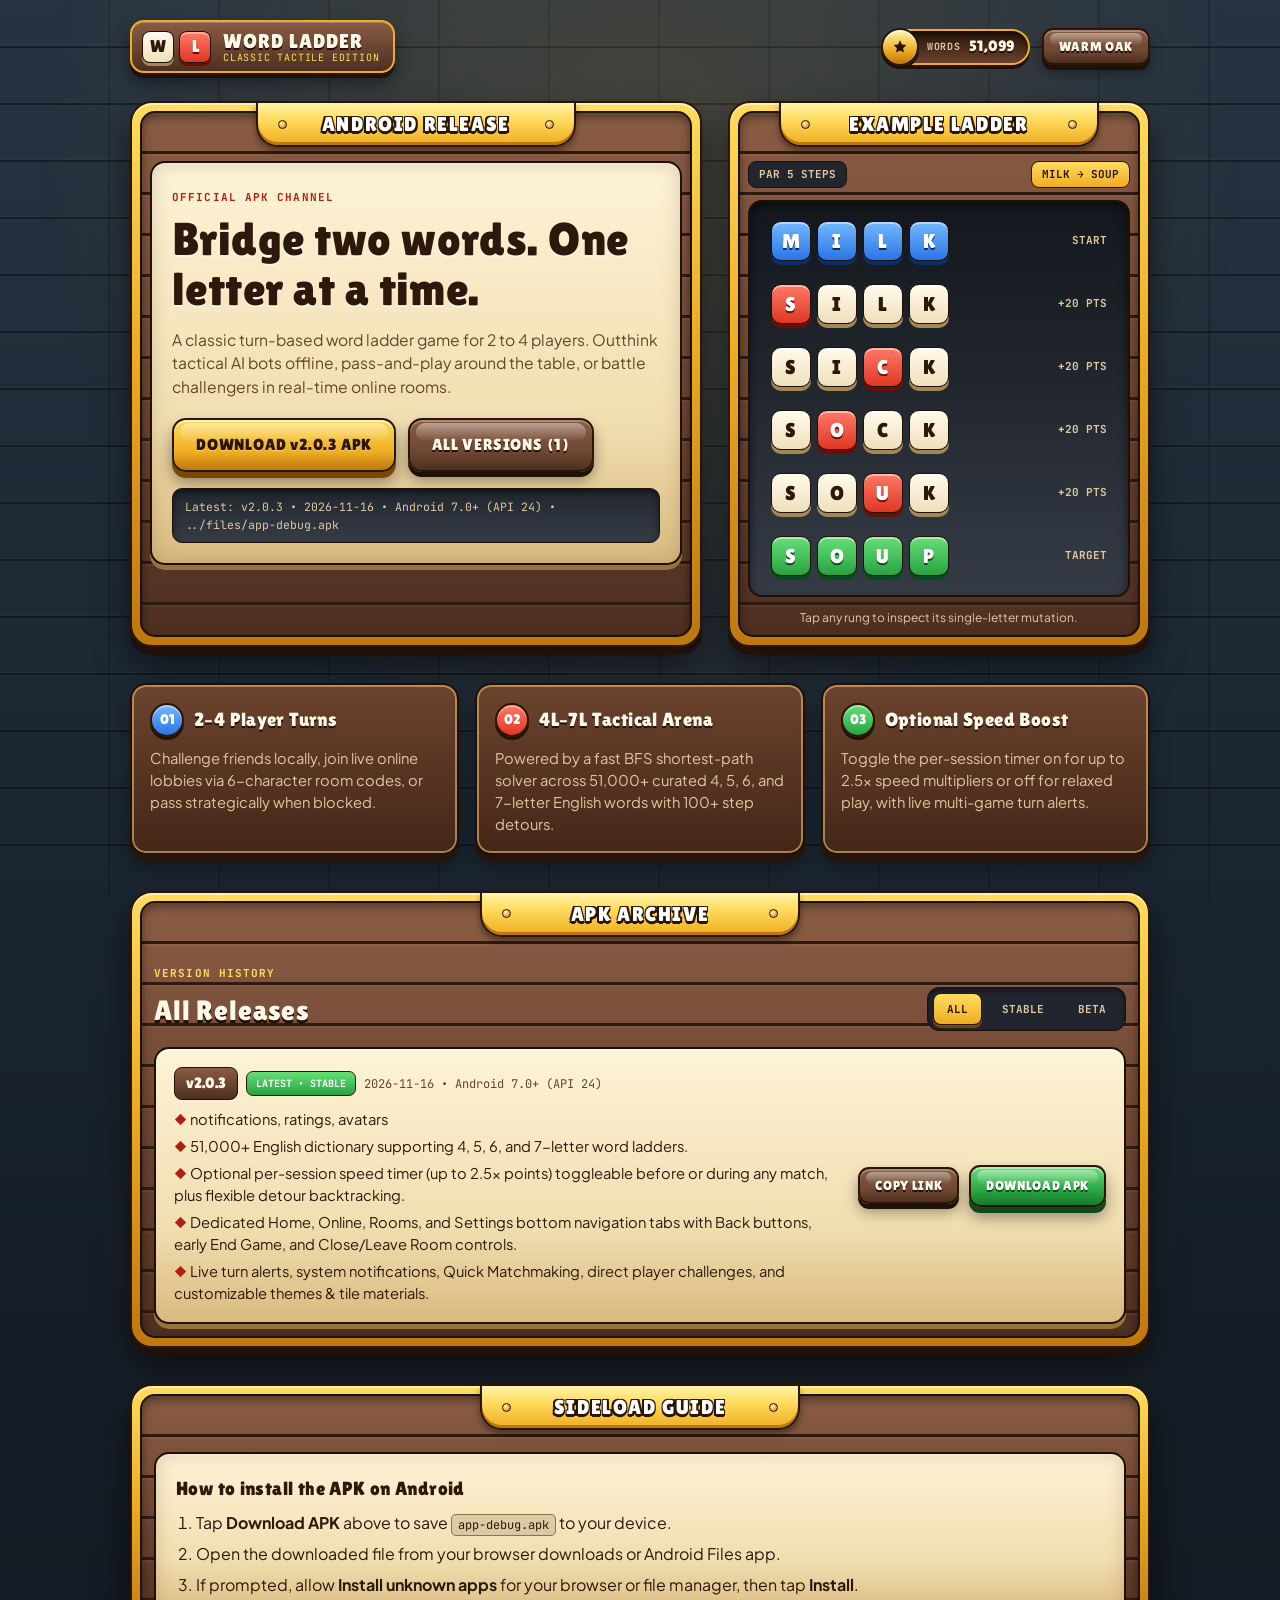
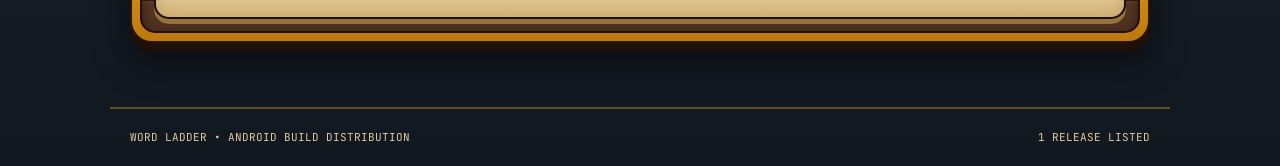
==== v2/index2.html @ 3bbf69df "change page brand" ====
<!DOCTYPE html>
<html lang="en">
<head>
  <meta charset="UTF-8" />
  <meta name="viewport" content="width=device-width, initial-scale=1.0" />
  <title>Word Ladder — Android APK Downloads</title>
  <link rel="preconnect" href="https://fonts.googleapis.com" />
  <link rel="preconnect" href="https://fonts.gstatic.com" crossorigin />
  <link href="https://fonts.googleapis.com/css2?family=JetBrains+Mono:wght@600;700&family=Lilita+One&family=Plus+Jakarta+Sans:wght@500;600;700&family=Space+Grotesk:wght@700&display=swap" rel="stylesheet" />
  <link rel="stylesheet" href="styles2.css" />
</head>
<body class="dark">
  <div class="tavern-bg" aria-hidden="true"></div>

  <header class="topbar">
    <div class="brand-plaque" id="changePage" style="cursor: pointer;">
      <div class="brand-mark" aria-hidden="true">
        <span class="mini-block ivory">W</span>
        <span class="mini-block ruby">L</span>
      </div>
      <div class="brand-text">
        <span class="brand-title">WORD LADDER</span>
        <span class="brand-sub">CLASSIC TACTILE EDITION</span>
      </div>
    </div>

    <div class="topbar-hud">
      <div class="hud-capsule" aria-label="Dictionary size">
        <span class="hud-medallion gold" aria-hidden="true">
          <svg viewBox="0 0 24 24" width="16" height="16" fill="currentColor"><path d="M12 2l2.9 6.1 6.7.9-4.9 4.7 1.2 6.7L12 17.2l-5.9 3.2 1.2-6.7L2.4 9l6.7-.9z"/></svg>
        </span>
        <span class="hud-label">WORDS</span>
        <span class="hud-value">51,099</span>
      </div>
      <button id="themeToggle" class="tactile-btn wood small" type="button" aria-label="Toggle tavern lighting theme">
        LIGHT TABLE
      </button>
    </div>
  </header>

  <main class="container">
    <section class="hero">
      <div class="wood-panel hero-panel">
        <div class="gold-nameplate">
          <span class="rivet" aria-hidden="true"></span>
          <span>ANDROID RELEASE</span>
          <span class="rivet" aria-hidden="true"></span>
        </div>

        <div class="parchment-scroll hero-scroll">
          <span class="eyebrow">OFFICIAL APK CHANNEL</span>
          <h1>Bridge two words. One letter at a time.</h1>
          <p class="subtitle">
            A classic turn-based word ladder game for 2 to 4 players. Outthink tactical AI bots offline, pass-and-play around the table, or battle challengers in real-time online rooms.
          </p>

          <div class="hero-actions" id="latestDownloadBox">
            <!-- Populated dynamically from RELEASES[0] in app.js -->
          </div>
          <div class="inset-well meta-well">
            <p class="install-note" id="latestMetaNote"></p>
          </div>
        </div>
      </div>

      <div class="hero-board" aria-label="Interactive Word Ladder preview">
        <div class="wood-panel board-panel">
          <div class="gold-nameplate">
            <span class="rivet" aria-hidden="true"></span>
            <span>EXAMPLE LADDER</span>
            <span class="rivet" aria-hidden="true"></span>
          </div>

          <div class="board-inner">
            <div class="board-header">
              <span class="stone-badge">PAR 5 STEPS</span>
              <span class="gold-badge" id="demoStepLabel">MILK &rarr; SOUP</span>
            </div>
            <div class="stone-tray ladder-stack" id="demoLadder"></div>
            <p class="board-hint">Tap any rung to inspect its single-letter mutation.</p>
          </div>
        </div>
      </div>
    </section>

    <section class="features-grid" aria-label="Game highlights">
      <article class="leather-card">
        <div class="feature-head">
          <span class="medallion-badge sapphire">01</span>
          <h3>2&ndash;4 Player Turns</h3>
        </div>
        <p>Challenge friends locally, join live online lobbies via 6-character room codes, or pass strategically when blocked.</p>
      </article>
      <article class="leather-card">
        <div class="feature-head">
          <span class="medallion-badge ruby">02</span>
          <h3>4L&ndash;7L Tactical Arena</h3>
        </div>
        <p>Powered by a fast BFS shortest-path solver across 51,000+ curated 4, 5, 6, and 7-letter English words with 100+ step detours.</p>
      </article>
      <article class="leather-card">
        <div class="feature-head">
          <span class="medallion-badge emerald">03</span>
          <h3>Optional Speed Boost</h3>
        </div>
        <p>Toggle the per-session timer on for up to 2.5x speed multipliers or off for relaxed play, with live multi-game turn alerts.</p>
      </article>
    </section>

    <section class="releases-section" id="releases">
      <div class="wood-panel">
        <div class="gold-nameplate">
          <span class="rivet" aria-hidden="true"></span>
          <span>APK ARCHIVE</span>
          <span class="rivet" aria-hidden="true"></span>
        </div>

        <div class="panel-body">
          <div class="section-head">
            <div>
              <span class="eyebrow light">VERSION HISTORY</span>
              <h2>All Releases</h2>
            </div>
            <div class="filter-group" role="group" aria-label="Filter releases">
              <button class="filter-chip active" data-filter="all" type="button">ALL</button>
              <button class="filter-chip" data-filter="stable" type="button">STABLE</button>
              <button class="filter-chip" data-filter="beta" type="button">BETA</button>
            </div>
          </div>

          <div class="release-list" id="releaseList">
            <!-- Populated from app.js -->
          </div>
        </div>
      </div>
    </section>

    <section class="install-guide">
      <div class="wood-panel">
        <div class="gold-nameplate">
          <span class="rivet" aria-hidden="true"></span>
          <span>SIDELOAD GUIDE</span>
          <span class="rivet" aria-hidden="true"></span>
        </div>

        <div class="panel-body">
          <div class="parchment-scroll">
            <h3>How to install the APK on Android</h3>
            <ol class="steps-list">
              <li>Tap <strong>Download APK</strong> above to save <code>app-debug.apk</code> to your device.</li>
              <li>Open the downloaded file from your browser downloads or Android Files app.</li>
              <li>If prompted, allow <strong>Install unknown apps</strong> for your browser or file manager, then tap <strong>Install</strong>.</li>
            </ol>
          </div>
        </div>
      </div>
    </section>
  </main>

  <footer class="footer">
    <span>WORD LADDER &bull; ANDROID BUILD DISTRIBUTION</span>
    <span id="footerCount"></span>
  </footer>

  <script src="app2.js"></script>
</body>
</html>
---- v2/styles2.css ----
:root {
  --bg-top: #4b3424;
  --bg-mid: #382519;
  --bg-bottom: #26180f;
  --mortar: rgba(20, 10, 4, 0.45);
  --glow: rgba(255, 206, 107, 0.22);

  --wood-hi: #8a5c44;
  --wood-mid: #6e4632;
  --wood-lo: #4d2f20;
  --wood-seam: #2f1a10;
  --wood-frame: #1f1008;

  --gold-spec: #fff5ad;
  --gold-hi: #ffdc5e;
  --gold-mid: #eead22;
  --gold-lo: #bd780e;
  --gold-bevel: #7a4604;
  --gold-ink: #2b1603;

  --parchment-hi: #fdf3d7;
  --parchment-mid: #f1deb0;
  --parchment-lo: #d8ba7f;
  --parchment-bevel: #96723d;
  --parchment-ink: #2c190c;
  --parchment-muted: #65452a;

  --leather-hi: #6c432e;
  --leather-lo: #432718;
  --leather-bevel: #27140a;
  --leather-stitch: rgba(226, 179, 105, 0.65);

  --stone-hi: #4d5663;
  --stone-mid: #353c46;
  --stone-lo: #21262e;
  --stone-bevel: #13171d;

  --emerald-hi: #66df77;
  --emerald-mid: #28a341;
  --emerald-lo: #17782b;
  --emerald-bevel: #0d4a19;

  --ruby-hi: #ff7a66;
  --ruby-mid: #df3724;
  --ruby-lo: #b02010;
  --ruby-bevel: #690f06;

  --sapphire-hi: #74b8ff;
  --sapphire-mid: #2b75e6;
  --sapphire-lo: #194fae;
  --sapphire-bevel: #0d2e69;

  --ivory-hi: #fffbeb;
  --ivory-mid: #efe0bb;
  --ivory-bevel: #a38754;

  --cream-text: #fff8e6;
  --sand-muted: #dfc8a1;
}

body.dark {
  --bg-top: #263442;
  --bg-mid: #1b2631;
  --bg-bottom: #111820;
  --mortar: rgba(8, 12, 17, 0.55);
  --glow: rgba(245, 166, 35, 0.16);
}

* {
  box-sizing: border-box;
  margin: 0;
  padding: 0;
}

body {
  font-family: 'Plus Jakarta Sans', system-ui, -apple-system, sans-serif;
  background: linear-gradient(180deg, var(--bg-top), var(--bg-mid) 45%, var(--bg-bottom));
  color: var(--cream-text);
  min-height: 100vh;
  line-height: 1.5;
  overflow-x: hidden;
}

.tavern-bg {
  position: fixed;
  inset: 0;
  pointer-events: none;
  z-index: -1;
  background-image:
    radial-gradient(circle at 50% 18%, var(--glow), transparent 62%),
    repeating-linear-gradient(
      0deg,
      transparent 0px,
      transparent 54px,
      var(--mortar) 54px,
      var(--mortar) 56px,
      rgba(255, 255, 255, 0.03) 56px,
      rgba(255, 255, 255, 0.03) 57px
    ),
    repeating-linear-gradient(
      90deg,
      transparent 0px,
      transparent 108px,
      rgba(8, 12, 17, 0.24) 108px,
      rgba(8, 12, 17, 0.24) 110px
    );
}

.topbar {
  max-width: 1060px;
  margin: 0 auto;
  padding: 20px 20px 8px;
  display: flex;
  align-items: center;
  justify-content: space-between;
  flex-wrap: wrap;
  gap: 14px;
}

.brand-plaque {
  display: flex;
  align-items: center;
  gap: 12px;
  padding: 8px 14px 8px 10px;
  border-radius: 14px;
  background: linear-gradient(180deg, var(--wood-hi), var(--wood-lo));
  border: 2px solid var(--gold-mid);
  box-shadow:
    inset 0 1px 0 rgba(255, 255, 255, 0.2),
    0 5px 0 var(--wood-frame),
    0 10px 18px rgba(0, 0, 0, 0.45);
}

.brand-mark {
  display: flex;
  gap: 5px;
}

.mini-block {
  width: 32px;
  height: 32px;
  display: grid;
  place-items: center;
  font-family: 'Lilita One', 'Space Grotesk', sans-serif;
  font-size: 17px;
  border-radius: 8px;
  border: 1.5px solid var(--wood-frame);
}

.mini-block.ivory {
  background: linear-gradient(180deg, var(--ivory-hi), var(--ivory-mid));
  color: var(--parchment-ink);
  box-shadow: inset 0 2px 0 rgba(255, 255, 255, 0.7), 0 3px 0 var(--ivory-bevel);
}

.mini-block.ruby {
  background: linear-gradient(180deg, var(--ruby-hi), var(--ruby-mid));
  color: #fff;
  text-shadow: 0 2px 0 var(--ruby-bevel);
  box-shadow: inset 0 2px 0 rgba(255, 255, 255, 0.4), 0 3px 0 var(--ruby-bevel);
}

.brand-text {
  display: flex;
  flex-direction: column;
  line-height: 1.1;
}

.brand-title {
  font-family: 'Lilita One', 'Space Grotesk', sans-serif;
  font-size: 20px;
  letter-spacing: 0.05em;
  color: var(--cream-text);
  text-shadow: 0 2px 0 var(--wood-frame);
}

.brand-sub {
  font-family: 'JetBrains Mono', monospace;
  font-size: 10px;
  color: var(--gold-hi);
  letter-spacing: 0.08em;
}

.topbar-hud {
  display: flex;
  align-items: center;
  gap: 12px;
  flex-wrap: wrap;
}

/* Classic Capsule Resource Gauge (Reference-inspired) */
.hud-capsule {
  position: relative;
  display: inline-flex;
  align-items: center;
  gap: 8px;
  height: 36px;
  padding: 0 14px 0 42px;
  border-radius: 999px;
  background: linear-gradient(180deg, var(--leather-bevel), var(--leather-lo) 45%, var(--leather-hi));
  border: 2px solid var(--gold-mid);
  box-shadow: inset 0 3px 5px rgba(0, 0, 0, 0.55), 0 4px 0 var(--wood-frame);
}

.hud-medallion {
  position: absolute;
  left: -4px;
  width: 38px;
  height: 38px;
  border-radius: 50%;
  display: grid;
  place-items: center;
  background: linear-gradient(180deg, var(--gold-spec), var(--gold-mid) 60%, var(--gold-lo));
  color: var(--gold-ink);
  border: 2px solid var(--gold-ink);
  box-shadow: inset 0 2px 0 rgba(255, 255, 255, 0.65), 0 3px 0 var(--wood-frame);
}

.hud-label {
  font-family: 'JetBrains Mono', monospace;
  font-size: 10px;
  font-weight: 700;
  color: var(--sand-muted);
  letter-spacing: 0.08em;
}

.hud-value {
  font-family: 'Lilita One', sans-serif;
  font-size: 15px;
  color: var(--cream-text);
  text-shadow: 0 2px 0 var(--wood-frame);
}

.container {
  max-width: 1060px;
  margin: 0 auto;
  padding: 20px 20px 64px;
  display: flex;
  flex-direction: column;
  gap: 36px;
}

/* Wood Plank Panel + Burnished Gold Riveted Frame */
.wood-panel {
  position: relative;
  border-radius: 22px;
  padding: 8px;
  background: linear-gradient(180deg, var(--gold-hi), var(--gold-mid) 45%, var(--gold-lo));
  border: 2.5px solid var(--gold-ink);
  box-shadow:
    inset 0 2px 0 rgba(255, 255, 255, 0.55),
    0 8px 0 var(--wood-frame),
    0 18px 34px rgba(0, 0, 0, 0.52);
}

.wood-panel::before {
  content: '';
  position: absolute;
  inset: 8px;
  border-radius: 15px;
  border: 2px solid var(--wood-frame);
  background:
    repeating-linear-gradient(
      180deg,
      rgba(255, 255, 255, 0.04) 0px,
      rgba(255, 255, 255, 0.04) 2px,
      transparent 2px,
      transparent 38px,
      var(--wood-seam) 38px,
      var(--wood-seam) 41px
    ),
    linear-gradient(180deg, var(--wood-hi), var(--wood-mid) 50%, var(--wood-lo));
  box-shadow: inset 0 4px 10px rgba(0, 0, 0, 0.42);
  pointer-events: none;
}

.wood-panel > * {
  position: relative;
  z-index: 1;
}

/* Curved Top Gold Nameplate Banner (PAUSED plaque inspiration) */
.gold-nameplate {
  width: min(320px, 84%);
  margin: -8px auto 14px;
  height: 44px;
  display: flex;
  align-items: center;
  justify-content: space-between;
  padding: 0 20px;
  background: linear-gradient(180deg, var(--gold-spec), var(--gold-hi) 38%, var(--gold-mid));
  border: 2.5px solid var(--gold-ink);
  border-top: none;
  border-radius: 0 0 22px 22px;
  box-shadow:
    inset 0 -3px 0 var(--gold-lo),
    0 4px 6px rgba(0, 0, 0, 0.4);
  font-family: 'Lilita One', 'Space Grotesk', sans-serif;
  font-size: 20px;
  letter-spacing: 0.08em;
  color: #fff;
  text-shadow:
    -1.5px -1.5px 0 var(--gold-ink),
     1.5px -1.5px 0 var(--gold-ink),
    -1.5px  1.5px 0 var(--gold-ink),
     1.5px  1.5px 0 var(--gold-ink),
     0      3px   0 var(--gold-ink);
}

.rivet {
  width: 9px;
  height: 9px;
  border-radius: 50%;
  background: radial-gradient(circle at 35% 35%, var(--gold-spec), var(--gold-lo));
  border: 1.5px solid var(--gold-ink);
  flex-shrink: 0;
}

.panel-body {
  padding: 8px 14px 14px;
}

/* Aged Parchment Scroll */
.parchment-scroll {
  background: linear-gradient(180deg, var(--parchment-hi), var(--parchment-mid) 65%, var(--parchment-lo));
  color: var(--parchment-ink);
  border: 2px solid var(--wood-frame);
  border-radius: 15px;
  padding: 20px;
  box-shadow:
    inset 0 0 18px rgba(132, 88, 34, 0.25),
    inset 0 2px 0 rgba(255, 255, 255, 0.6),
    0 5px 0 var(--parchment-bevel);
}

.hero {
  display: grid;
  grid-template-columns: 1.15fr 0.85fr;
  gap: 26px;
  align-items: stretch;
}

.hero-scroll {
  margin: 0 10px 10px;
}

.eyebrow {
  display: inline-block;
  font-family: 'JetBrains Mono', monospace;
  font-size: 11px;
  font-weight: 700;
  letter-spacing: 0.1em;
  color: var(--ruby-lo);
  margin-bottom: 8px;
}

.eyebrow.light {
  color: var(--gold-hi);
}

h1 {
  font-family: 'Lilita One', 'Space Grotesk', sans-serif;
  font-weight: 400;
  font-size: clamp(1.95rem, 3.8vw, 2.9rem);
  line-height: 1.08;
  letter-spacing: 0.01em;
  color: var(--parchment-ink);
  text-shadow: 0 2px 0 rgba(255, 255, 255, 0.55);
  margin-bottom: 14px;
}

h2 {
  font-family: 'Lilita One', 'Space Grotesk', sans-serif;
  font-weight: 400;
  font-size: 1.75rem;
  letter-spacing: 0.03em;
  color: var(--cream-text);
  text-shadow: 0 3px 0 var(--wood-frame);
}

h3 {
  font-family: 'Lilita One', 'Space Grotesk', sans-serif;
  font-weight: 400;
  font-size: 1.2rem;
  letter-spacing: 0.02em;
}

.subtitle {
  color: var(--parchment-muted);
  font-size: 0.98rem;
  max-width: 52ch;
  margin-bottom: 20px;
}

.hero-actions {
  display: flex;
  flex-wrap: wrap;
  gap: 12px;
  align-items: center;
}

.inset-well {
  margin-top: 16px;
  background: linear-gradient(180deg, var(--stone-lo), var(--stone-mid));
  border: 1.5px solid var(--wood-frame);
  border-radius: 10px;
  padding: 9px 12px;
  box-shadow: inset 0 3px 6px rgba(0, 0, 0, 0.5);
}

.install-note {
  font-family: 'JetBrains Mono', monospace;
  font-size: 11.5px;
  color: var(--sand-muted);
  word-break: break-word;
}

/* Glossy 3D Beveled Skeuomorphic Buttons */
.tactile-btn {
  position: relative;
  display: inline-flex;
  align-items: center;
  justify-content: center;
  gap: 9px;
  font-family: 'Lilita One', 'Space Grotesk', sans-serif;
  font-weight: 400;
  font-size: 16px;
  letter-spacing: 0.05em;
  text-decoration: none;
  padding: 13px 22px;
  border-radius: 14px;
  cursor: pointer;
  border: 2px solid var(--gold-ink);
  background: linear-gradient(180deg, var(--gold-hi), var(--gold-mid) 65%, var(--gold-lo));
  color: var(--gold-ink);
  text-shadow: 0 1px 0 rgba(255, 255, 255, 0.45);
  box-shadow:
    inset 0 2px 0 rgba(255, 255, 255, 0.65),
    0 6px 0 var(--gold-bevel),
    0 10px 16px rgba(0, 0, 0, 0.4);
  transition: transform 0.09s ease, box-shadow 0.09s ease, filter 0.12s ease;
  user-select: none;
}

.tactile-btn::before {
  content: '';
  position: absolute;
  top: 3px;
  left: 6px;
  right: 6px;
  height: 36%;
  border-radius: 9px;
  background: linear-gradient(180deg, rgba(255, 255, 255, 0.42), rgba(255, 255, 255, 0.02));
  pointer-events: none;
}

.tactile-btn:hover {
  filter: brightness(1.06);
  transform: translateY(-1px);
  box-shadow:
    inset 0 2px 0 rgba(255, 255, 255, 0.72),
    0 7px 0 var(--gold-bevel),
    0 12px 18px rgba(0, 0, 0, 0.45);
}

.tactile-btn:active {
  transform: translateY(5px);
  box-shadow:
    inset 0 2px 4px rgba(0, 0, 0, 0.35),
    0 1px 0 var(--gold-bevel);
}

.tactile-btn.emerald {
  background: linear-gradient(180deg, var(--emerald-hi), var(--emerald-mid) 65%, var(--emerald-lo));
  color: #fff;
  text-shadow: 0 2px 0 var(--emerald-bevel);
  box-shadow:
    inset 0 2px 0 rgba(255, 255, 255, 0.48),
    0 6px 0 var(--emerald-bevel),
    0 10px 16px rgba(0, 0, 0, 0.4);
}

.tactile-btn.emerald:hover {
  box-shadow:
    inset 0 2px 0 rgba(255, 255, 255, 0.55),
    0 7px 0 var(--emerald-bevel),
    0 12px 18px rgba(0, 0, 0, 0.45);
}

.tactile-btn.emerald:active {
  box-shadow: 0 1px 0 var(--emerald-bevel);
}

.tactile-btn.wood,
.tactile-btn.secondary {
  background: linear-gradient(180deg, var(--wood-hi), var(--wood-mid) 65%, var(--wood-lo));
  color: var(--cream-text);
  text-shadow: 0 2px 0 var(--wood-frame);
  box-shadow:
    inset 0 2px 0 rgba(255, 255, 255, 0.28),
    0 5px 0 var(--wood-frame),
    0 8px 14px rgba(0, 0, 0, 0.38);
}

.tactile-btn.wood:hover,
.tactile-btn.secondary:hover {
  box-shadow:
    inset 0 2px 0 rgba(255, 255, 255, 0.34),
    0 6px 0 var(--wood-frame),
    0 10px 16px rgba(0, 0, 0, 0.42);
}

.tactile-btn.wood:active,
.tactile-btn.secondary:active {
  box-shadow: 0 1px 0 var(--wood-frame);
}

.tactile-btn.small {
  padding: 9px 15px;
  font-size: 13px;
  border-radius: 11px;
}

/* Demo Ladder Board */
.board-inner {
  padding: 0 10px 10px;
}

.board-header {
  display: flex;
  justify-content: space-between;
  align-items: center;
  gap: 8px;
  margin-bottom: 12px;
}

.stone-badge {
  font-family: 'JetBrains Mono', monospace;
  font-size: 11px;
  font-weight: 700;
  color: var(--sand-muted);
  background: var(--stone-lo);
  border: 1.5px solid var(--wood-frame);
  padding: 4px 10px;
  border-radius: 8px;
}

.gold-badge {
  font-family: 'JetBrains Mono', monospace;
  font-size: 11px;
  font-weight: 700;
  background: linear-gradient(180deg, var(--gold-hi), var(--gold-mid));
  color: var(--gold-ink);
  border: 1.5px solid var(--gold-ink);
  padding: 4px 10px;
  border-radius: 8px;
}

.stone-tray {
  background: linear-gradient(180deg, var(--stone-bevel), var(--stone-lo) 45%, var(--stone-mid));
  border: 2px solid var(--wood-frame);
  border-radius: 14px;
  padding: 12px;
  box-shadow: inset 0 4px 10px rgba(0, 0, 0, 0.55);
}

.ladder-stack {
  display: flex;
  flex-direction: column;
  gap: 9px;
}

.ladder-row {
  display: flex;
  align-items: center;
  justify-content: space-between;
  gap: 10px;
  padding: 6px 8px;
  border-radius: 11px;
  cursor: pointer;
  border: 1.5px solid transparent;
  transition: background-color 0.14s ease, border-color 0.14s ease;
}

.ladder-row:hover,
.ladder-row.selected {
  background: rgba(255, 220, 94, 0.12);
  border-color: var(--gold-mid);
}

.tiles-group {
  display: flex;
  gap: 6px;
}

.tile {
  width: 40px;
  height: 40px;
  display: grid;
  place-items: center;
  font-family: 'Lilita One', 'Space Grotesk', sans-serif;
  font-size: 20px;
  border-radius: 10px;
  background: linear-gradient(180deg, var(--ivory-hi), var(--ivory-mid));
  color: var(--parchment-ink);
  border: 1.75px solid var(--wood-frame);
  box-shadow:
    inset 0 2px 0 rgba(255, 255, 255, 0.72),
    0 4px 0 var(--ivory-bevel);
  transition: transform 0.12s ease;
}

.ladder-row:hover .tile {
  transform: translateY(-2px);
}

.tile.start {
  background: linear-gradient(180deg, var(--sapphire-hi), var(--sapphire-mid));
  color: #fff;
  text-shadow: 0 2px 0 var(--sapphire-bevel);
  box-shadow: inset 0 2px 0 rgba(255, 255, 255, 0.45), 0 4px 0 var(--sapphire-bevel);
}

.tile.changed {
  background: linear-gradient(180deg, var(--ruby-hi), var(--ruby-mid));
  color: #fff;
  text-shadow: 0 2px 0 var(--ruby-bevel);
  box-shadow: inset 0 2px 0 rgba(255, 255, 255, 0.45), 0 4px 0 var(--ruby-bevel);
}

.tile.target {
  background: linear-gradient(180deg, var(--emerald-hi), var(--emerald-mid));
  color: #fff;
  text-shadow: 0 2px 0 var(--emerald-bevel);
  box-shadow: inset 0 2px 0 rgba(255, 255, 255, 0.45), 0 4px 0 var(--emerald-bevel);
}

.row-meta {
  font-family: 'JetBrains Mono', monospace;
  font-size: 11px;
  font-weight: 700;
  color: var(--sand-muted);
}

.board-hint {
  margin-top: 12px;
  font-size: 12px;
  color: var(--sand-muted);
  text-align: center;
}

/* Saddle Leather Feature Cards */
.features-grid {
  display: grid;
  grid-template-columns: repeat(3, 1fr);
  gap: 16px;
}

.leather-card {
  position: relative;
  background: linear-gradient(180deg, var(--leather-hi), var(--leather-lo));
  border: 2px solid var(--wood-frame);
  border-radius: 16px;
  padding: 18px;
  box-shadow:
    inset 0 0 0 2px var(--leather-stitch),
    0 6px 0 var(--leather-bevel),
    0 12px 20px rgba(0, 0, 0, 0.35);
}

.feature-head {
  display: flex;
  align-items: center;
  gap: 10px;
  margin-bottom: 10px;
}

.leather-card h3 {
  color: var(--cream-text);
  text-shadow: 0 2px 0 var(--wood-frame);
}

.leather-card p {
  color: var(--sand-muted);
  font-size: 0.92rem;
}

.medallion-badge {
  width: 34px;
  height: 34px;
  border-radius: 50%;
  display: grid;
  place-items: center;
  font-family: 'Lilita One', sans-serif;
  font-size: 14px;
  color: #fff;
  border: 2px solid var(--gold-ink);
  flex-shrink: 0;
  box-shadow: inset 0 2px 0 rgba(255, 255, 255, 0.4), 0 3px 0 var(--wood-frame);
}

.medallion-badge.sapphire { background: linear-gradient(180deg, var(--sapphire-hi), var(--sapphire-mid)); }
.medallion-badge.ruby { background: linear-gradient(180deg, var(--ruby-hi), var(--ruby-mid)); }
.medallion-badge.emerald { background: linear-gradient(180deg, var(--emerald-hi), var(--emerald-mid)); }

/* Releases Section */
.section-head {
  display: flex;
  justify-content: space-between;
  align-items: flex-end;
  flex-wrap: wrap;
  gap: 12px;
  margin-bottom: 16px;
}

.filter-group {
  display: flex;
  gap: 6px;
  padding: 5px;
  border-radius: 12px;
  background: var(--stone-lo);
  border: 1.5px solid var(--wood-frame);
  box-shadow: inset 0 2px 5px rgba(0, 0, 0, 0.5);
}

.filter-chip {
  font-family: 'JetBrains Mono', monospace;
  font-size: 11px;
  font-weight: 700;
  padding: 8px 13px;
  border-radius: 8px;
  border: 1.5px solid transparent;
  background: transparent;
  color: var(--sand-muted);
  cursor: pointer;
  transition: all 0.12s ease;
}

.filter-chip.active {
  background: linear-gradient(180deg, var(--gold-hi), var(--gold-mid));
  color: var(--gold-ink);
  border-color: var(--gold-ink);
  box-shadow: 0 3px 0 var(--gold-bevel);
}

.release-list {
  display: flex;
  flex-direction: column;
  gap: 14px;
}

.release-card {
  display: flex;
  justify-content: space-between;
  align-items: center;
  flex-wrap: wrap;
  gap: 16px;
  background: linear-gradient(180deg, var(--parchment-hi), var(--parchment-mid) 65%, var(--parchment-lo));
  color: var(--parchment-ink);
  border: 2px solid var(--wood-frame);
  border-radius: 15px;
  padding: 18px;
  box-shadow:
    inset 0 2px 0 rgba(255, 255, 255, 0.6),
    0 5px 0 var(--parchment-bevel);
}

.release-info {
  flex: 1;
  min-width: 240px;
}

.release-title-row {
  display: flex;
  align-items: center;
  flex-wrap: wrap;
  gap: 8px;
  margin-bottom: 8px;
}

.version-pill {
  font-family: 'Lilita One', sans-serif;
  font-size: 15px;
  padding: 4px 11px;
  border-radius: 8px;
  background: linear-gradient(180deg, var(--wood-hi), var(--wood-lo));
  color: var(--cream-text);
  border: 1.5px solid var(--wood-frame);
}

.channel-pill {
  font-family: 'JetBrains Mono', monospace;
  font-size: 10px;
  font-weight: 700;
  text-transform: uppercase;
  padding: 4px 9px;
  border-radius: 7px;
  color: #fff;
  border: 1.5px solid var(--gold-ink);
}

.channel-pill.stable { background: linear-gradient(180deg, var(--emerald-hi), var(--emerald-mid)); }
.channel-pill.beta { background: linear-gradient(180deg, var(--sapphire-hi), var(--sapphire-mid)); }

.release-date {
  font-family: 'JetBrains Mono', monospace;
  font-size: 12px;
  color: var(--parchment-muted);
}

.release-notes {
  list-style: none;
  display: flex;
  flex-direction: column;
  gap: 5px;
  margin-top: 8px;
  font-size: 0.92rem;
  color: var(--parchment-ink);
}

.release-notes li::before {
  content: '◆ ';
  color: var(--ruby-lo);
  font-weight: 700;
}

.release-actions {
  display: flex;
  align-items: center;
  gap: 10px;
  flex-wrap: wrap;
}

.install-guide h3 {
  color: var(--parchment-ink);
  margin-bottom: 8px;
}

.steps-list {
  margin-top: 8px;
  padding-left: 20px;
  color: var(--parchment-ink);
  display: flex;
  flex-direction: column;
  gap: 7px;
}

.steps-list code {
  font-family: 'JetBrains Mono', monospace;
  font-size: 12px;
  background: rgba(67, 39, 24, 0.14);
  border: 1px solid var(--parchment-bevel);
  padding: 2px 6px;
  border-radius: 5px;
  color: var(--parchment-ink);
}

.footer {
  max-width: 1060px;
  margin: 0 auto;
  padding: 20px;
  border-top: 2px solid rgba(238, 173, 34, 0.35);
  display: flex;
  justify-content: space-between;
  flex-wrap: wrap;
  gap: 8px;
  font-family: 'JetBrains Mono', monospace;
  font-size: 11px;
  color: var(--sand-muted);
}

@media (max-width: 860px) {
  .hero {
    grid-template-columns: 1fr;
  }
  .features-grid {
    grid-template-columns: 1fr;
  }
}
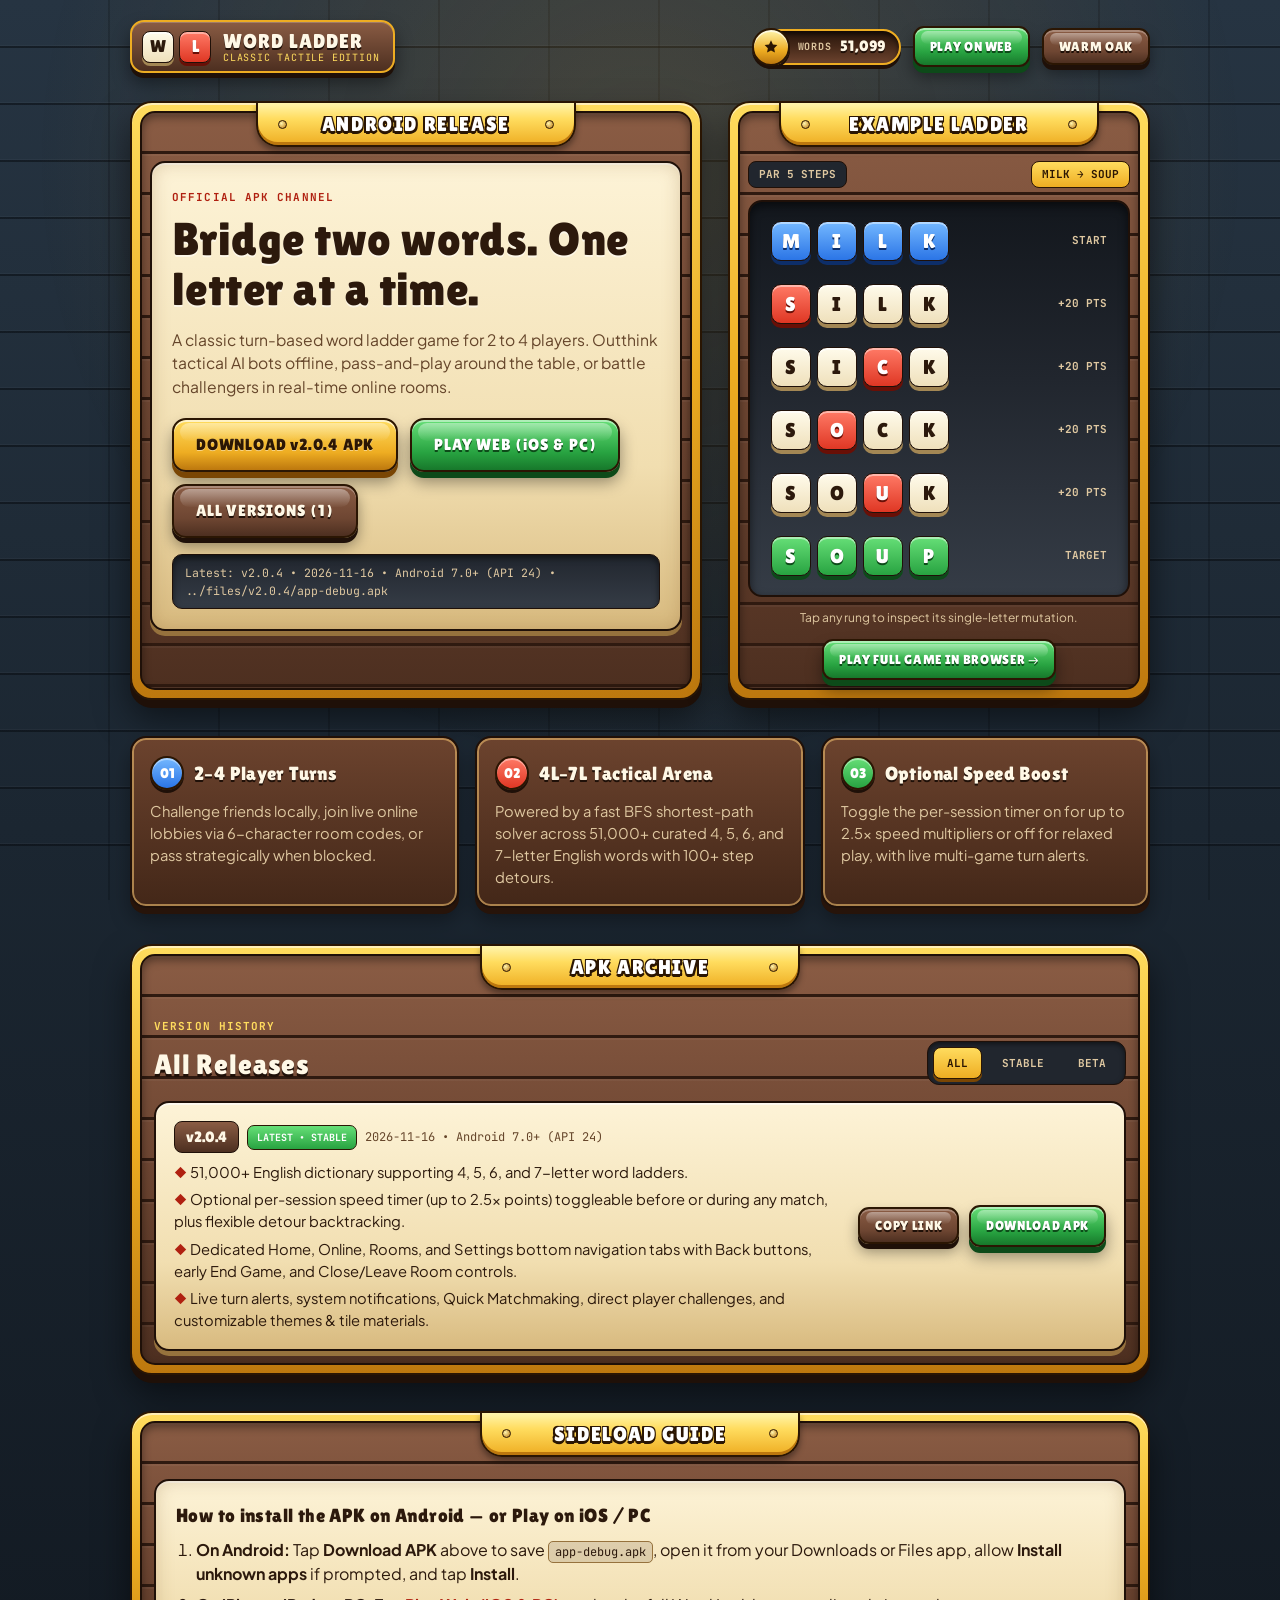
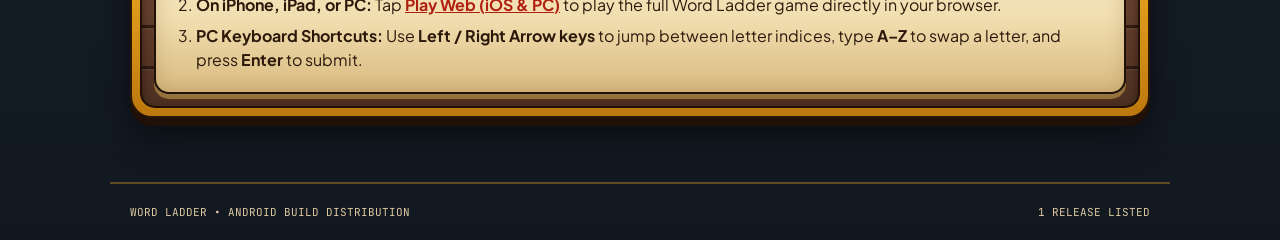
==== commit 431c1411: "web demo latest apk" ====
--- a/v2/index2.html
+++ b/v2/index2.html
@@ -32,6 +32,9 @@
         <span class="hud-label">WORDS</span>
         <span class="hud-value">51,099</span>
       </div>
+      <a class="tactile-btn emerald small" href="demo.html">
+        PLAY ON WEB
+      </a>
       <button id="themeToggle" class="tactile-btn wood small" type="button" aria-label="Toggle tavern lighting theme">
         LIGHT TABLE
       </button>
@@ -78,6 +81,11 @@
             </div>
             <div class="stone-tray ladder-stack" id="demoLadder"></div>
             <p class="board-hint">Tap any rung to inspect its single-letter mutation.</p>
+            <div style="margin-top: 12px; text-align: center;">
+              <a class="tactile-btn emerald small" href="demo.html">
+                PLAY FULL GAME IN BROWSER &rarr;
+              </a>
+            </div>
           </div>
         </div>
       </div>
@@ -145,11 +153,11 @@
 
         <div class="panel-body">
           <div class="parchment-scroll">
-            <h3>How to install the APK on Android</h3>
+            <h3>How to install the APK on Android &mdash; or Play on iOS / PC</h3>
             <ol class="steps-list">
-              <li>Tap <strong>Download APK</strong> above to save <code>app-debug.apk</code> to your device.</li>
-              <li>Open the downloaded file from your browser downloads or Android Files app.</li>
-              <li>If prompted, allow <strong>Install unknown apps</strong> for your browser or file manager, then tap <strong>Install</strong>.</li>
+              <li><strong>On Android:</strong> Tap <strong>Download APK</strong> above to save <code>app-debug.apk</code>, open it from your Downloads or Files app, allow <strong>Install unknown apps</strong> if prompted, and tap <strong>Install</strong>.</li>
+              <li><strong>On iPhone, iPad, or PC:</strong> Tap <a href="demo.html" style="color: var(--ruby-lo); font-weight: 700;">Play Web (iOS &amp; PC)</a> to play the full Word Ladder game directly in your browser.</li>
+              <li><strong>PC Keyboard Shortcuts:</strong> Use <strong>Left / Right Arrow keys</strong> to jump between letter indices, type <strong>A&ndash;Z</strong> to swap a letter, and press <strong>Enter</strong> to submit.</li>
             </ol>
           </div>
         </div>
